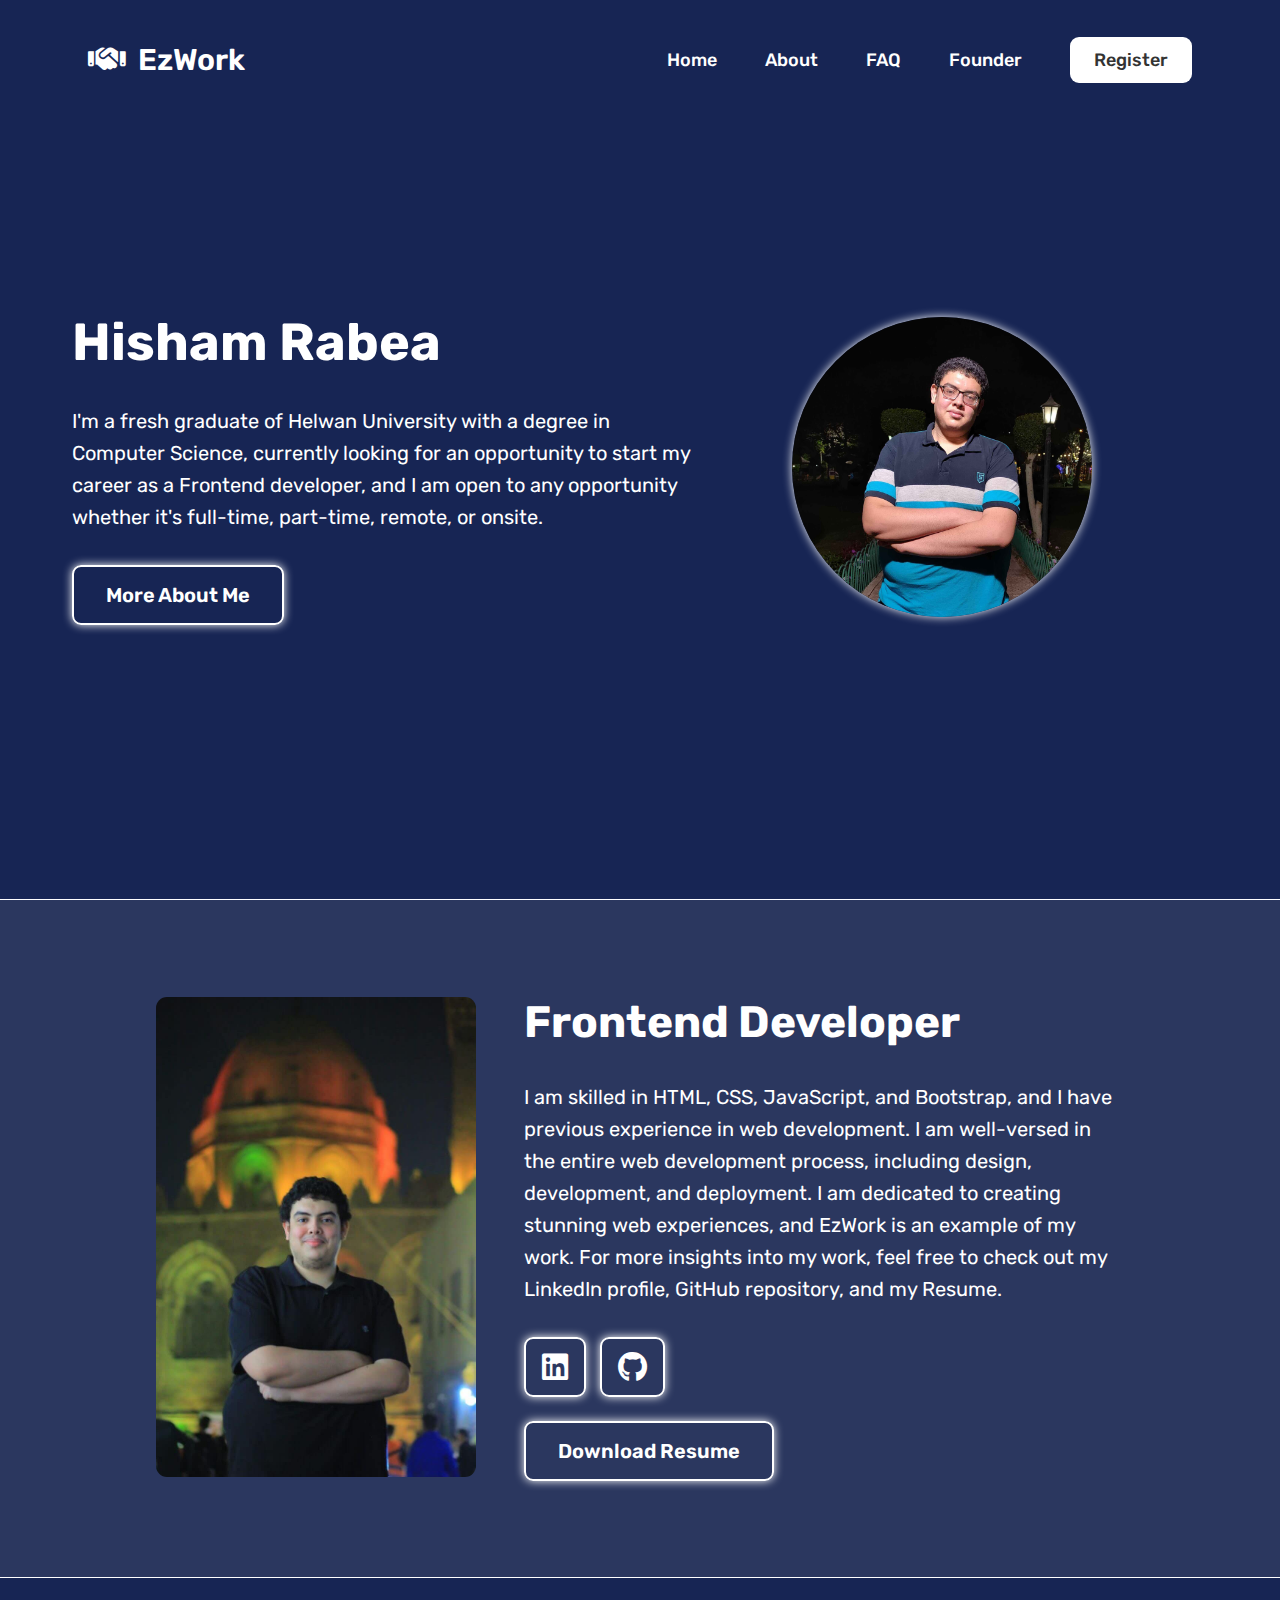
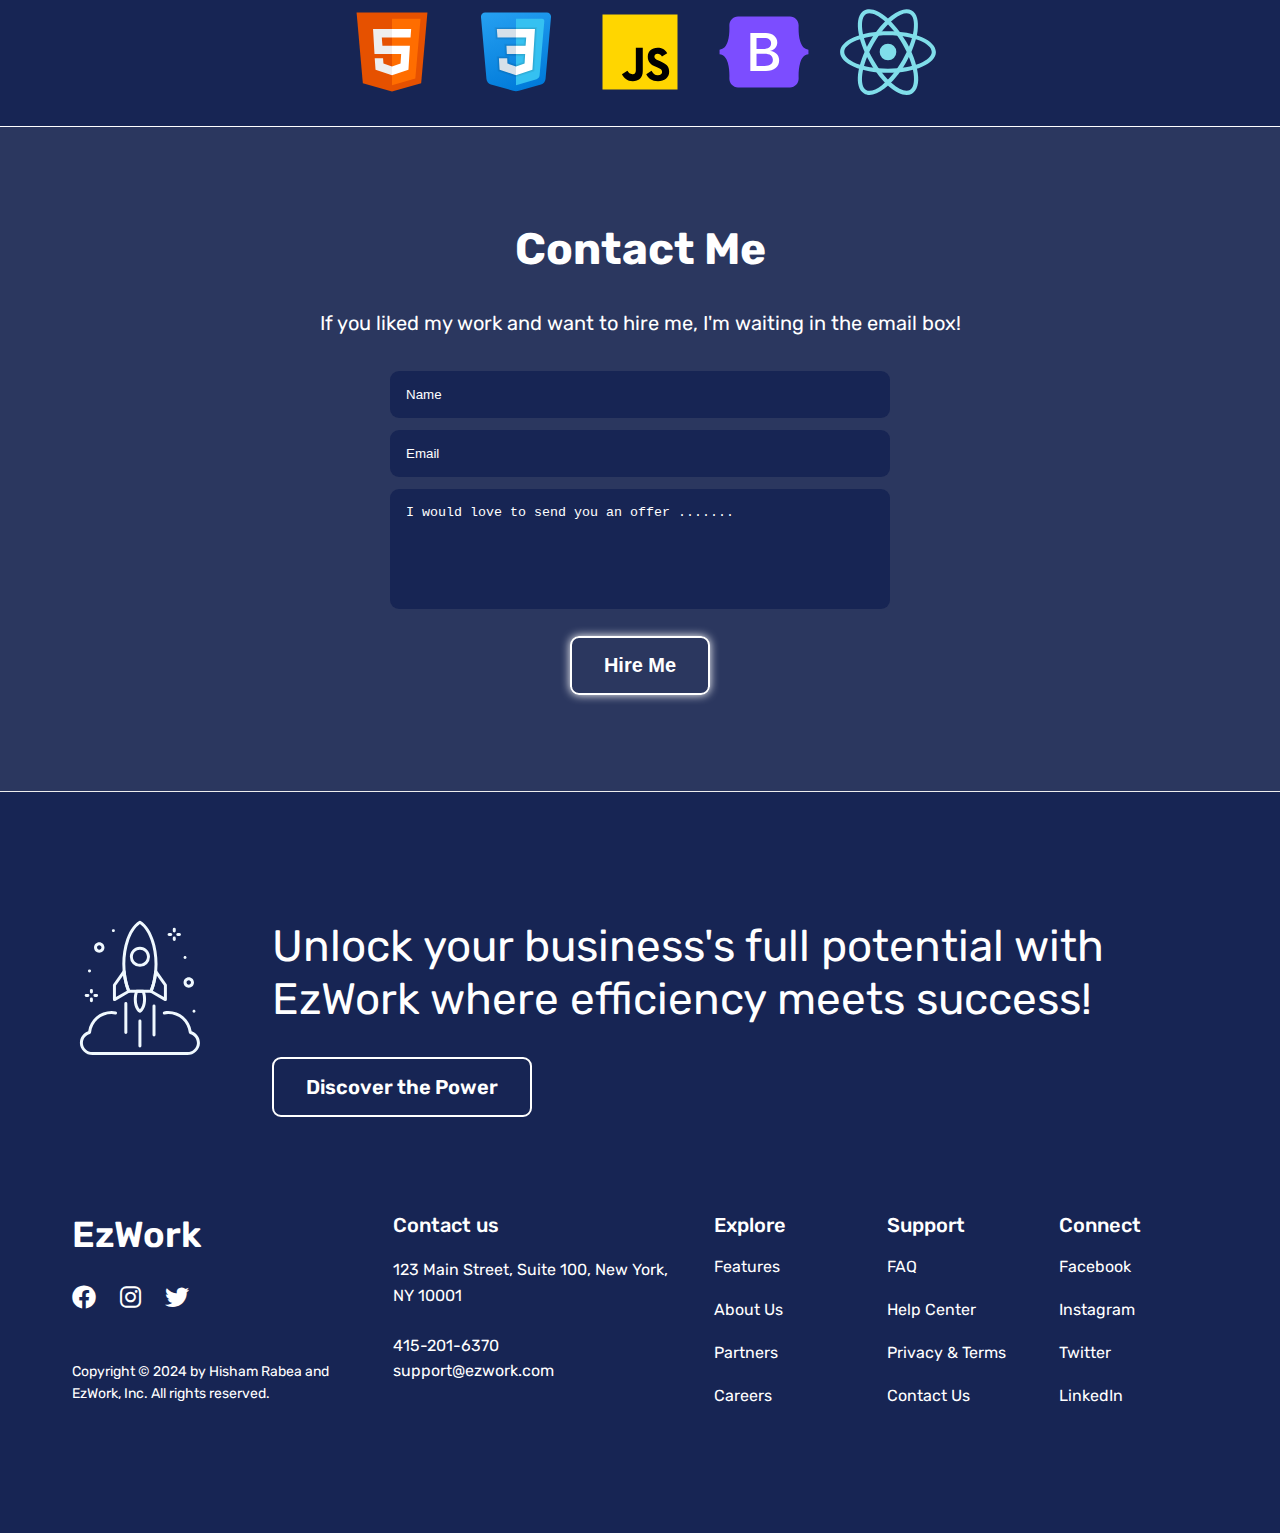
==== founder.html @ 21f155b2 "Add files via upload" ====
<!DOCTYPE html>
<html lang="en">

<head>
    <meta charset="UTF-8">
    <meta name="viewport" content="width=device-width, initial-scale=1.0">
    <meta name="description"
        content="Meet Hisham Rabea, the visionary behind EzWork. Learn about his journey, expertise, and commitment to revolutionizing the way businesses operate.">
    <!-- Fav-icons -->
    <link rel="apple-touch-icon" sizes="180x180" href="img/favicons/apple-touch-icon.png">
    <link rel="icon" type="image/png" sizes="32x32" href="img/favicons/favicon-32x32.png">
    <link rel="icon" type="image/png" sizes="16x16" href="img/favicons/favicon-16x16.png">
    <link rel="manifest" href="img/favicons/site.webmanifest">
    <link rel="mask-icon" href="img/favicons/safari-pinned-tab.svg" color="#5bbad5">
    <meta name="msapplication-TileColor" content="#2d89ef">
    <meta name="theme-color" content="#ffffff">
    <!-- Typography -->
    <link href="https://fonts.googleapis.com/css2?family=Rubik:wght@400;500;600;700&display=swap" rel="stylesheet">
    <link rel="stylesheet" href="css/all.min.css">
    <link rel="stylesheet" href="css/common.css">
    <link rel="stylesheet" href="css/founder.css">
    <link rel="stylesheet" href="css/common-queries.css">
    <title>Founder</title>
</head>

<body>
    <header class='home'>
        <div class="home-content">
            <header class="header ">
                <a href="index.html" class="main-logo"><i class="fas fa-handshake"></i>Ez<span>Work</span>
                </a>
                <nav class="main-nav">
                    <ul class="main-nav-list">
                        <li><a class="main-list-link" href="index.html">Home</a></li>
                        <li><a class="main-list-link" href="about.html">About</a></li>
                        <li><a class="main-list-link" href="faq.html">FAQ</a></li>
                        <li><a class="main-list-link" href="founder.html">Founder</a></li>

                        <li><a class="main-list-link nav-cta" href="signUp.html">Register</a></li>
                    </ul>
                </nav>
                <button class="btn-mobile-nav">
                    <i class="fa-solid fa-bars fa-xl mobile-nav-icon"></i>
                    <i class="fa-solid fa-xmark fa-xl mobile-nav-icon"></i>
                </button>
            </header>
            <div class="founder">
                <div class="founder-text-box">
                    <h1 class="heading home-heading">Hisham Rabea
                    </h1>

                    <p class="founder-description">
                        I'm a fresh graduate of Helwan University with a degree in Computer Science, currently looking
                        for an opportunity to start my career as a Frontend developer, and I am open to any opportunity
                        whether it's full-time, part-time, remote, or onsite.
                    </p>

                    <a href="#about-me" class="my-btn  my-btn--outline">More About Me
                    </a>
                </div>
                <div class="founder-img-box">
                    <img src="img/hisham-1.jpeg" />
                </div>
            </div>
        </div>
    </header>
    <section class="section-about-me" id="about-me">
        <div class="container about-content">
            <div class="about-img">
                <img src="img/hisham-2.jpg" alt="">
            </div>
            <div class="about-text">
                <h2 class="heading">Frontend Developer</h2>
                <p>
                    I am skilled in HTML, CSS, JavaScript, and Bootstrap, and I have previous experience in web
                    development. I am well-versed in the entire web development process, including design, development,
                    and deployment. I am dedicated to creating stunning web experiences, and EzWork is an example
                    of my work. For more insights into my work, feel free to check out my LinkedIn profile, GitHub
                    repository, and my Resume. </p>

                <div class="my-icons">
                    <a href="https://www.linkedin.com/in/hisham-rabea-226866248/" class="my-btn  my-btn--outline"
                        target="_blank">
                        <i class="fab fa-linkedin fa-xl"></i>
                    </a>
                    <a href="https://github.com/Hisham1907" class="my-btn  my-btn--outline" target="_blank">
                        <i class="fab fa-github  fa-xl"></i>
                    </a>
                </div>
                <a href="#" class="my-btn  my-btn--outline">Download Resume
                </a>
            </div>
        </div>
    </section>
    <section class="section-skills">
        <div class="container skills-bar">
            <svg xmlns="http://www.w3.org/2000/svg" x="0px" y="0px" width="100" height="100" viewBox="0 0 48 48">
                <path fill="#E65100" d="M41,5H7l3,34l14,4l14-4L41,5L41,5z"></path>
                <path fill="#FF6D00" d="M24 8L24 39.9 35.2 36.7 37.7 8z"></path>
                <path fill="#FFF"
                    d="M24,25v-4h8.6l-0.7,11.5L24,35.1v-4.2l4.1-1.4l0.3-4.5H24z M32.9,17l0.3-4H24v4H32.9z"></path>
                <path fill="#EEE"
                    d="M24,30.9v4.2l-7.9-2.6L15.7,27h4l0.2,2.5L24,30.9z M19.1,17H24v-4h-9.1l0.7,12H24v-4h-4.6L19.1,17z">
                </path>
            </svg>
            <svg xmlns="http://www.w3.org/2000/svg" x="0px" y="0px" width="100" height="100" viewBox="0 0 48 48">
                <linearGradient id="TQDriqswrKwPOniLrPT12a_7gdY5qNXaKC0_gr1" x1="16.33" x2="32.293" y1="-2.748"
                    y2="41.109" gradientUnits="userSpaceOnUse">
                    <stop offset="0" stop-color="#2aa4f4"></stop>
                    <stop offset="1" stop-color="#007ad9"></stop>
                </linearGradient>
                <path fill="url(#TQDriqswrKwPOniLrPT12a_7gdY5qNXaKC0_gr1)"
                    d="M7.192,7.176l2.627,29.77c0.109,1.237,0.97,2.28,2.164,2.621l10.643,3.041	c0.898,0.257,1.849,0.257,2.747,0l10.643-3.041c1.194-0.341,2.055-1.383,2.164-2.621l2.627-29.77C40.911,6.006,39.99,5,38.816,5	H9.184C8.01,5,7.089,6.006,7.192,7.176z">
                </path>
                <path fill="#35c1f1"
                    d="M24,8v31.9l9.876-2.822c0.797-0.228,1.371-0.924,1.443-1.749l2.286-26.242	C37.656,8.502,37.196,8,36.609,8H24z">
                </path>
                <path fill="#fff"
                    d="M33.1,13H24v4h4.9l-0.3,4H24v4h4.4l-0.3,4.5L24,30.9v4.2l7.9-2.6L32.6,21l0,0L33.1,13z"></path>
                <path fill="#d6e0e9"
                    d="M24,13v4h-8.9l-0.3-4H24z M19.4,21l0.2,4H24v-4H19.4z M19.8,27h-4l0.3,5.5l7.9,2.6v-4.2l-4.1-1.4	L19.8,27z">
                </path>
                <path
                    d="M33.1,13l-0.5,8l-0.7,11.5L24,35.1l-7.9-2.6L15.8,27h4l0.1,2.5l4.1,1.4l4.1-1.4l0.3-4.5H24h-4.4l-0.2-4H24h4.6l0.3-4H24 h-8.9l-0.3-4H24H33.1 M34.164,12H33.1H24h-9.2h-1.078l0.081,1.075l0.3,4L14.172,18H15.1H24h3.822l-0.15,2H24h-4.6h-1.051 l0.052,1.05l0.2,4L18.649,26H15.8h-1.056l0.058,1.054l0.3,5.5l0.037,0.682l0.649,0.214l7.9,2.6L24,36.153l0.313-0.103l7.9-2.6 l0.644-0.212l0.041-0.677l0.7-11.5l0.5-7.998L34.164,12L34.164,12z M20.761,26H24h3.331l-0.185,2.769L24,29.843l-3.128-1.068 l-0.073-1.815L20.761,26L20.761,26z"
                    opacity=".05"></path>
                <path
                    d="M33.1,13l-0.5,8l-0.7,11.5L24,35.1l-7.9-2.6L15.8,27h4l0.1,2.5l4.1,1.4l4.1-1.4l0.3-4.5H24h-4.4l-0.2-4H24h4.6l0.3-4H24 h-8.9l-0.3-4H24H33.1 M33.632,12.5H33.1H24h-9.2h-0.539l0.04,0.537l0.3,4l0.035,0.463H15.1H24h4.361l-0.225,3H24h-4.6h-0.526 l0.026,0.525l0.2,4l0.024,0.475H19.6H24h3.866l-0.242,3.634L24,30.372l-3.614-1.234L20.3,26.98L20.28,26.5H19.8h-4h-0.528 l0.029,0.527l0.3,5.5l0.019,0.341l0.324,0.107l7.9,2.6L24,35.626l0.156-0.051l7.9-2.6l0.322-0.106l0.021-0.339l0.7-11.5l0.5-7.999 L33.632,12.5L33.632,12.5z"
                    opacity=".07"></path>
            </svg>
            <svg xmlns="http://www.w3.org/2000/svg" x="0px" y="0px" width="100" height="100" viewBox="0 0 48 48">
                <path fill="#ffd600" d="M6,42V6h36v36H6z"></path>
                <path fill="#000001"
                    d="M29.538 32.947c.692 1.124 1.444 2.201 3.037 2.201 1.338 0 2.04-.665 2.04-1.585 0-1.101-.726-1.492-2.198-2.133l-.807-.344c-2.329-.988-3.878-2.226-3.878-4.841 0-2.41 1.845-4.244 4.728-4.244 2.053 0 3.528.711 4.592 2.573l-2.514 1.607c-.553-.988-1.151-1.377-2.078-1.377-.946 0-1.545.597-1.545 1.377 0 .964.6 1.354 1.985 1.951l.807.344C36.452 29.645 38 30.839 38 33.523 38 36.415 35.716 38 32.65 38c-2.999 0-4.702-1.505-5.65-3.368L29.538 32.947zM17.952 33.029c.506.906 1.275 1.603 2.381 1.603 1.058 0 1.667-.418 1.667-2.043V22h3.333v11.101c0 3.367-1.953 4.899-4.805 4.899-2.577 0-4.437-1.746-5.195-3.368L17.952 33.029z">
                </path>
            </svg>
            <svg xmlns="http://www.w3.org/2000/svg" x="0px" y="0px" width="100" height="100" viewBox="0 0 48 48">
                <path fill="#7c4dff"
                    d="M7.373,11.443C7.293,9.132,9.094,7,11.529,7h24.946c2.435,0,4.236,2.132,4.155,4.443	c-0.077,2.221,0.023,5.097,0.747,7.443c0.726,2.353,1.951,3.84,3.957,4.031v2.167c-2.006,0.191-3.23,1.678-3.957,4.031	c-0.724,2.345-0.824,5.222-0.747,7.443C40.71,38.868,38.909,41,36.475,41H11.529c-2.434,0-4.236-2.132-4.155-4.443	c0.077-2.221-0.023-5.097-0.747-7.443c-0.726-2.353-1.954-3.84-3.96-4.031v-2.167c2.006-0.191,3.233-1.678,3.96-4.031	C7.35,16.54,7.451,13.664,7.373,11.443z">
                </path>
                <path fill="#fff"
                    d="M27.073,23.464v-0.028c1.853-0.32,3.299-2.057,3.299-3.97c0-1.352-0.52-2.498-1.504-3.312	c-0.981-0.812-2.357-1.241-3.981-1.241H17.45V33.08h7.475c1.942,0,3.555-0.474,4.663-1.372c1.109-0.899,1.696-2.207,1.696-3.783	C31.283,25.544,29.593,23.756,27.073,23.464z M23.59,22.608h-3.181V17.29h3.784c2.076,0,3.219,0.911,3.219,2.565	C27.413,21.63,26.055,22.608,23.59,22.608z M20.409,24.834h3.759c2.716,0,4.092,0.981,4.092,2.916c0,1.932-1.357,2.953-3.925,2.953	h-3.926V24.834z">
                </path>
            </svg>
            <svg xmlns="http://www.w3.org/2000/svg" x="0px" y="0px" width="100" height="100" viewBox="0 0 48 48">
                <path fill="#80deea"
                    d="M24,34C11.1,34,1,29.6,1,24c0-5.6,10.1-10,23-10c12.9,0,23,4.4,23,10C47,29.6,36.9,34,24,34z M24,16	c-12.6,0-21,4.1-21,8c0,3.9,8.4,8,21,8s21-4.1,21-8C45,20.1,36.6,16,24,16z">
                </path>
                <path fill="#80deea"
                    d="M15.1,44.6c-1,0-1.8-0.2-2.6-0.7C7.6,41.1,8.9,30.2,15.3,19l0,0c3-5.2,6.7-9.6,10.3-12.4c3.9-3,7.4-3.9,9.8-2.5	c2.5,1.4,3.4,4.9,2.8,9.8c-0.6,4.6-2.6,10-5.6,15.2c-3,5.2-6.7,9.6-10.3,12.4C19.7,43.5,17.2,44.6,15.1,44.6z M32.9,5.4	c-1.6,0-3.7,0.9-6,2.7c-3.4,2.7-6.9,6.9-9.8,11.9l0,0c-6.3,10.9-6.9,20.3-3.6,22.2c1.7,1,4.5,0.1,7.6-2.3c3.4-2.7,6.9-6.9,9.8-11.9	c2.9-5,4.8-10.1,5.4-14.4c0.5-4-0.1-6.8-1.8-7.8C34,5.6,33.5,5.4,32.9,5.4z">
                </path>
                <path fill="#80deea"
                    d="M33,44.6c-5,0-12.2-6.1-17.6-15.6C8.9,17.8,7.6,6.9,12.5,4.1l0,0C17.4,1.3,26.2,7.8,32.7,19	c3,5.2,5,10.6,5.6,15.2c0.7,4.9-0.3,8.3-2.8,9.8C34.7,44.4,33.9,44.6,33,44.6z M13.5,5.8c-3.3,1.9-2.7,11.3,3.6,22.2	c6.3,10.9,14.1,16.1,17.4,14.2c1.7-1,2.3-3.8,1.8-7.8c-0.6-4.3-2.5-9.4-5.4-14.4C24.6,9.1,16.8,3.9,13.5,5.8L13.5,5.8z">
                </path>
                <circle cx="24" cy="24" r="4" fill="#80deea"></circle>
            </svg>

        </div>
    </section>
    <section class="section-contact-me">
        <div class="container contact-content">
            <h2 class="heading">Contact Me</h2>
            <p>If you liked my work and want to hire me, I'm waiting in the email box!</p>
            <div class="email-box">
                <input type="text" placeholder="Name">
                <input type="email" placeholder="Email">
                <textarea placeholder="I would love to send you an offer ......."></textarea>
                <button href="#" class=" hire-btn">Hire Me
                </button>
            </div>
        </div>
    </section>

    <footer class="footer">
        <div class="container grid grid--footer">
            <div class="footer-img-box">
                <img src="img/rocket.svg" alt="" class="footer-img">
            </div>
            <div class="footer-header">
                <p class="footer-text">Unlock your business's full potential with EzWork where efficiency meets
                    success!
                </p>
                <a href="signUp.html" class="btn  btn--outline">Discover the Power
                </a>
            </div>
            <div class="footer-second-row">
                <div class="logo-col">
                    <a class="main-logo footer-logo" href="#">EzWork
                    </a>
                    <ul class="social-links">
                        <li>
                            <a class="footer-link" href="#"><i class="fa-brands fa-facebook fa-xl"></i></a>
                        </li>
                        <li>
                            <a class="footer-link" href="#"><i class="fa-brands fa-instagram fa-xl"></i></a>
                        </li>
                        <li>
                            <a class="footer-link" href="#"><i class="fa-brands fa-twitter fa-xl"></i></a>
                        </li>
                    </ul>

                    <p class="copyright">Copyright &copy; 2024 by Hisham Rabea and  EzWork, Inc. All rights
                        reserved.</p>
                </div>
                <div class="address-col">
                    <p class="footer-heading">
                        Contact us
                    </p>
                    <address class="contacts">
                        <p class="address">123 Main Street, Suite 100, New York, NY 10001</p>
                        <p class="contact-info">
                            <a class="footer-link" href="tel:415-201-6370">415-201-6370</a>
                            <a class="footer-link" href="mailto:support@ezwork.com">support@ezwork.com</a>
                        </p>
                    </address>
                </div>
                <nav class="nav-col ">
                    <p class="footer-heading">
                        Explore
                    </p>
                    <ul class="footer-nav">
                        <li><a class="footer-link" href="#">Features</a></li>
                        <li><a class="footer-link" href="#">About Us</a></li>
                        <li><a class="footer-link" href="#">Partners</a></li>
                        <li><a class="footer-link" href="#">Careers</a></li>
                    </ul>
                </nav>
                <nav class="nav-col">
                    <p class="footer-heading">
                        Support
                    </p>
                    <ul class="footer-nav">
                        <li><a class="footer-link" href="#">FAQ</a></li>
                        <li><a class="footer-link" href="#">Help Center</a></li>
                        <li><a class="footer-link" href="#">Privacy & Terms</a></li>
                        <li><a class="footer-link" href="#">Contact Us</a></li>
                    </ul>
                </nav>
                <nav class="nav-col">
                    <p class="footer-heading">
                        Connect
                    </p>
                    <ul class="footer-nav">
                        <li><a class="footer-link" href="#">Facebook</a></li>
                        <li><a class="footer-link" href="#">Instagram</a></li>
                        <li><a class="footer-link" href="#">Twitter</a></li>
                        <li><a class="footer-link" href="#">LinkedIn</a></li>
                    </ul>
                </nav>

            </div>

        </div>
    </footer>
    <script src="js/founder.js"></script>

</body>

</html>
---- css/common.css ----
/* 
--- 01 TYPOGRAPHY SYSTEM

- Font sizes (px)
10 / 12 / 14 / 16 / 18 / 20 / 24 / 30 / 36 / 44 / 52 / 62 / 74 / 86 / 98

- Font weights (px)
Default:400
medium:500
semi-bold:600
bold:700
- Line heights
Default: 1
small :1.05
paragraph:1.6

--- 02 COLORS
#F2F2F2
#CCCCCC
- Primary:#1e40af #1e3a8a 
- Tints: #172554;
- Shades:
- Accents:
- Greys:
#555
#333
--- 03 SHADOWS
--- 04 BORDER-RADIUS
Default:9px
--- 05 WHITESPACE
-Spacing system (px)
2 / 4 / 8 / 12 / 16 / 24 / 32 / 48 / 64 / 80 / 96 / 128
*/
* {
  margin: 0;
  padding: 0;
  box-sizing: border-box;
}
/* *:focus {
  outline: none;
  box-shadow: 0 0 0 0.8rem rgba(30, 64, 175, 0.514);
} */
html {
  font-size: 62.5%;
  overflow-x: hidden;
  scroll-behavior: smooth;
}
body{
  overflow-x: hidden;

}
/*==============================================================================*/
/* GENERAL COMPONENTS */
/*==============================================================================*/
ul {
  list-style: none;
}
.btn,
.btn:link,
.btn:visited {
  display: inline-block;
  padding: 1.6rem 3.2rem;
  border-radius: 9px;
  font-size: 2rem;
  text-decoration: none;
  transition: 0.3s all;
  font-weight: 600;
  border: none;
  cursor: pointer;
}
.btn--full:link,
.btn--full:visited {
  background-color: #fff;
  color: #333;
}
.btn--full:hover,
.btn--full:active {
  transform: translateY(-5px);
}
.btn--outline:link,
.btn--outline:visited {
  color: #fff;
  border: 2px solid #fff;
}
.btn.btn--outline:hover,
.btn.btn--outline:active {
  background-color: #eff6ff;
  color: #333;
  transform: translateY(-5px);
}
.margin-right-sm {
  margin-right: 1.6rem !important;
}

.margin-bottom-sm {
  margin-bottom: 2.4rem !important;
}
.margin-bottom-md {
  margin-bottom: 4.8rem !important;
}
.margin-bottom-lg {
  margin-bottom: 9.6rem !important;
}
.container {
  max-width: 120rem;
  padding: 0 3.2rem;
  margin: 0 auto;
}
.grid {
  display: grid;
  row-gap: 9.6rem;
  column-gap: 6.4rem;
}
.grid:not(:last-child) {
  margin-bottom: 9.6rem;
}
.grid-col-2 {
  grid-template-columns: repeat(2, 1fr);
}
.grid-col-3 {
  grid-template-columns: repeat(3, 1fr);
}
.grid-col-4 {
  grid-template-columns: repeat(4, 1fr);
}
.grid-col-5 {
  grid-template-columns: repeat(5, 1fr);
}
.grid-center-v {
  align-items: center;
}
.subheading {
  display: block;
  color: #1e3a8a;
  font-size: 1.6rem;
  font-weight: 500;
  letter-spacing: 0.75px;
  margin-bottom: 1.6rem;
  text-transform: uppercase;
}
.heading-primary,
.heading-secondary,
.heading-tertiary {
  color: #333;
  font-weight: 700;
  letter-spacing: -0.5px;
}

.heading-primary {
  font-size: 4.8rem;
  line-height: 1.25;
  letter-spacing: -0.5px;
  color: #333;
  margin-bottom: 3.2rem;
  font-weight: 700;
}
.heading-secondary {
  font-size: 4.4rem;
  line-height: 1.2;
  color: #1e3a8a;
}
.heading-tertiary {
  font-size: 3rem;
  line-height: 1.2;
  margin-bottom: 3.2rem;
}

.text-center {
  text-align: center;
}
strong {
  font-weight: 500;
}
.home-heading {
  color: #fff;
}
.d-flex {
  display: flex;
}
/*==============================================================================*/
/* GENERAL COMPONENTS END */
/*==============================================================================*/
/* header */
.header {
  display: flex;
  justify-content: space-between;
  align-items: center;
  height: 9.6rem;
  padding: 0 4.8rem;
}
.home {
  padding: 1.2rem 0 3.2rem 0;
  background-image: url("../img/hero-bg.jpg");
  background-repeat: no-repeat;
  background-size: cover;
  color: #fff;
  min-height: 100svh;
}
.home-content {
  max-width: 130rem;
  margin: 0 auto;
}
/*==============================================================================*/
/* NAVIGATION START */
/*==============================================================================*/

.main-logo {
  text-decoration: none;
  font-size: 3rem;
  font-weight: 600;
  color: #fff;
}
.main-logo i {
  margin-right: 1.2rem;
}
.main-nav-list {
  display: flex;
  list-style: none;
  justify-items: center;
  align-items: center;
  gap: 4.8rem;
}
.main-list-link:link,
.main-list-link:visited {
  display: inline-block;
  font-size: 1.8rem;
  text-decoration: none;
  color: #fff;
  font-weight: 500;
  transition: 0.3s all;
}
/* .main-list-link:hover,
.main-list-link:active {
  color: #1e3a8a;
} */
.main-list-link.nav-cta:link,
.main-list-link.nav-cta:visited {
  background-color: #fff;
  padding: 1.2rem 2.4rem;
  color: #333;
  border-radius: 9px;
  transition: all 0.3s;
}
/* .main-list-link.nav-cta:hover,
.main-list-link.nav-cta:active {
  background-color: #1e3a8a;
} */

.btn-mobile-nav {
  background: none;
  border: none;
  cursor: pointer;
  display: none;
  z-index: 9999999;
}
.mobile-nav-icon {
  color: #333;
}
.mobile-nav-icon.fa-xmark {
  display: none;
}
/* Sticky navigation */
.sticky {
  position: fixed;
  top: 0;
  left: 0;
  width: 100%;
  background-color: #fffffff7;
  box-shadow: 0 1.2rem 3.2rem rgba(0, 0, 0, 0.1);
  z-index: 999;
  height: 8rem;
}
 
 .header.sticky .main-list-link {
  color: #333;
}

.header.sticky .main-list-link.nav-cta {
  color: #fff;
  background-color: #1e40af;
}

.header.sticky .main-logo{
  color: #172554;
}
.header.sticky .main-logo i,
.header.sticky .main-logo span{
  color: #2563eb;

}

/*==============================================================================*/
/*====================================NAVIGATION END ========================== */
/*==============================================================================*/

/*==============================================================================*/
/*==================================== FOOTER START============================ */
/*==============================================================================*/

.footer {
  border-top: 1px solid #eee;
  padding: 12.8rem 0;
  background-color: #172554;
  color: #fff;
}
.grid--footer {
  grid-template-columns: repeat(6, 1fr);
}

.footer-img {
  width: 100%;
}
.footer-header {
  grid-column: span 5;
}
.footer-text {
  font-size: 4.4rem;
  line-height: 1.2;
  margin-bottom: 3.2rem;
}
.footer-second-row {
  grid-column: 1/-1;
  display: grid;
  grid-template-columns: 2fr 2fr 1fr 1fr 1fr;
  column-gap: 2.4rem;
}
.logo-col {
  display: flex;
  flex-direction: column;
}
.footer-logo {
  display: block;
  margin-bottom: 3.2rem;
  color: #fff;
  font-size: 3.6rem;
}
/* .footer-logo i,
.footer-logo span {
  color: #fff;
} */
.social-links {
  list-style: none;
  display: flex;
  gap: 2.4rem;
  margin-bottom: 2.4rem;
}
.footer-link:link,
.footer-link:visited {
  text-decoration: none;
  font-size: 1.6rem;
  color: #fff;
  transition: all 0.3s;
}
.footer-link:hover,
.footer-link:active {
  color: #bfdbfe;
  letter-spacing: 0.1rem;
}
.copyright {
  margin-top: auto;
  font-size: 1.4rem;
  color: #fff;
  line-height: 1.6;
}
.footer-heading {
  font-size: 2rem;
  font-weight: 500;
  margin-bottom: 2rem;
}
.contacts {
  font-style: normal;
  font-size: 1.6rem;
  line-height: 1.6;
}
.address {
  margin-bottom: 2.4rem;
}
.contact-info a {
  display: block;
}
.footer-nav {
  list-style: none;
  display: flex;
  flex-direction: column;
  gap: 2.4rem;
}
/*==============================================================================*/
/*==================================== FOOTER END============================ */
/*==============================================================================*/
---- css/founder.css ----
body {
  color: #fff;
  font-family: "Rubik", sans-serif;
}

.home,
.section-skills {
  background-image: none;
  background-color: #172554;
  border-bottom: 1px solid #fff;
}
.founder {
  padding: 0 3.2rem;
  display: grid;
  grid-template-columns: 1.5fr 1fr;
  align-items: center;
  gap: 9.6rem;
  min-height: 80svh;
}
.founder-img-box img {
  width: 25vw;
  max-width: 30rem;
  max-height: 30rem;
  object-fit: cover;
  border-radius: 50%;
  animation: jump 4s ease-in-out infinite;
  box-shadow: 0 0 1rem #fff;
}
.founder-description {
  font-size: 2rem;
  line-height: 1.6;
  margin-bottom: 3.2rem;
}

@keyframes jump {
  0% {
    transform: translateY(0);
    box-shadow: 0 0 1rem #fff;
  }

  50% {
    transform: translateY(-2.5rem);
    box-shadow: 0 0 5rem #fff;
  }

  100% {
    transform: translateY(0);
    box-shadow: 0 0 1rem #fff;
  }
}

.hire-btn,
.my-btn:link,
.my-btn:visited {
  display: inline-block;
  padding: 1.6rem 3.2rem;
  border-radius: 9px;
  font-size: 2rem;
  text-decoration: none;
  transition: 0.3s all;
  font-weight: 600;
  border: none;
  cursor: pointer;
}
.hire-btn,
.my-btn--outline:link,
.my-btn--outline:visited {
  color: #fff;
  border: 2px solid #fff;
  box-shadow: 0 0 1rem #fff;
  background-color: transparent;
}
.hire-btn:hover,
.my-btn.my-btn--outline:hover,
.my-btn.my-btn--outline:active {
  /* background-color: #eff6ff;
  color: #333; */
  transform: translateY(-5px);
  box-shadow: none;
}

/* section-about-me */
.section-about-me {
  padding: 9.6rem 0;
  background-color: #2b375f;
  border-bottom: 1px solid #fff;
}
.about-content {
  display: flex;
  justify-content: center;
  align-items: center;
  gap: 4.8rem;
}

.about-img img {
  width: 25vw;
  border-radius: 11px;
}
.heading {
  margin-bottom: 2.4rem;
  color: #fff;
  font-size: 4.4rem;
}

.about-text h2 {
  text-align: left;
  line-height: 1.2;
  margin-bottom: 3.2rem;
}

.about-text h3 {
  font-size: 2.6rem;
}

.about-text span {
  color: #38bdf8;
}
.about-text p {
  margin: 2rem 0;
  max-width: 60rem;
  font-size: 2rem;
  line-height: 1.6;
  margin-bottom: 3.2rem;
}
.my-icons {
  margin-bottom: 2.4rem;
}
.my-icons .my-btn {
  padding: 1.6rem 1.6rem;
}
.my-icons .my-btn:first-child {
  margin-right: 1.2rem;
}

.section-skills {
  padding: 2.4rem 0;
}
.skills-bar {
  display: flex;
  gap: 2.4rem;
  justify-content: center;
}
/* Section Contact Me */
.section-contact-me {
  background-color: #2b375f;
  color: #fff;
  padding: 9.6rem 0;
}
.contact-content {
  text-align: center;
}

 .heading {
  font-size: 4.4rem;
  margin-bottom: 3.2rem;
}
.home-heading{
  font-size: 5.2rem;
}
.contact-content p {
  font-size: 2rem;
  margin-bottom: 3.2rem;
  line-height: 1.6;
}

.email-box {
  max-width: 50rem;
  margin: 0 auto;
}

.email-box input,
.email-box textarea {
  width: 100%;
  padding: 1.6rem;
  margin-bottom: 1.2rem;
  border: none;
  border-radius: 9px;
  background-color: #172554;
  color: #fff;
}
.email-box input::placeholder,
.email-box textarea::placeholder {
  color: #fff;
}

.email-box textarea {
  height: 12rem;
  resize: none;
  margin-bottom: 2.4rem;
}

@media (max-width: 61em) {
  .founder-img-box img {
    width: 30vw;
    max-width: 40rem;
    max-height: 40rem;
  }
}
@media (max-width: 48em) {
  .founder {
    grid-template-columns: 1fr;
    gap: 2.4rem;
   }
  .founder-img-box {
    order: -1;
    justify-self: center;
  }
  .founder-img-box img {
    width: 40vw;
    max-width: 40rem;
    max-height: 40rem;
   }
   .founder-text-box{
    text-align: center;
      }
      .founder-text-box p{
        max-width: 60rem;
        margin: auto;
     
      }
      .founder .my-btn{
        margin: 3.2rem 0;
      }
      .about-content {
        display: block;
        text-align: center;
      }
      .about-text h2{
        text-align: center;
        margin-top: 2.4rem;

      }
      .about-text p{
margin: auto;
margin-bottom: 3.2rem;
      }
      .about-img img {
        width: 35vw;
        border-radius: 11px;
      }
      .section-about-me {
        padding-top: 3.2rem;
}
}
@media (max-width: 38em) {
  .founder-img-box img {
    width: 45vw;
    max-width: 40rem;
    max-height: 40rem;
   }
  }
@media (max-width: 28em) {
  .founder-img-box img {
    width: 70vw;
   margin: 4.8rem 0 2.4rem 0;
   }
 .about-img img {
        width: 60vw;
        border-radius: 11px;
      }
}
@media (max-width: 24em) {
  .founder-img-box img {
    width: 80vw;
   margin: 4.8rem 0 2.4rem 0;
   }
   
  .acheivements {
    grid-template-columns: 1fr;
  }

  .heading{
    font-size: 3.8rem;
   }
   .home-heading{
    font-size: 4.4rem;
  }
}
---- css/common-queries.css ----
/* Media Queries */
/********************/
/* BELOW 1344PX SMALLER DESKTOP */
/********************/
@media (max-width: 84em) {
    .home-content {
      max-width: 120rem;
    }
    .heading-primary {
      font-size: 4.4rem;
    }
  }
  /* BELOW 1200PX (small laptops) */
  /********************/
  @media (max-width: 75em) {
    html {
      font-size: 56.25%;
    }
    .heading-secondary {
      font-size: 3.6rem;
    }
    .heading-tertiary {
      font-size: 2.4rem;
    }
    .grid {
      row-gap: 6.4rem;
      column-gap: 4.8rem;
    }
    .header {
      padding: 0 3.2rem;
    }
  
    .main-nav-list {
      gap: 3.2rem;
    }
  }
  @media (max-width: 61em) {
    html {
      font-size: 50%;
    }
   
    .footer-text {
      font-size: 3.2rem;
      line-height: 1.4;
    }
  }
  /* BELOW 768PX (small tablets) */
  /********************/
  @media (max-width: 48em) {
    .heading-secondary {
      margin-bottom: 4.8rem;
    }
  .footer-second-row {
    grid-template-columns: repeat(6, 1fr);
    row-gap: 3.2rem;
  }
  .nav-col {
    grid-row: 1;
    grid-column: span 2;
    margin-bottom: 3.2em;
  }
  .logo-col,
  .address-col {
    grid-column: span 3;
  }
  .header {
    position: relative;
  }
  .btn-mobile-nav {
    display: block;
  }
  
  .main-nav {
    position: absolute;
    top: 0;
    left: 0;
    right: 0;
    width: 100%;
    background-color: #fff;
    height: 100vh;
    display: flex;
    justify-content: center;
    align-items: center;
    opacity: 0;
    transition: 0.5s all;
    pointer-events: none;
    visibility: hidden;
    transform: translateX(100%);
    z-index: 99999;
  }
  .main-nav .main-nav-list {
    display: flex;
    flex-direction: column;
    gap: 3.2rem;
  }
  .main-list-link:link,
  .main-list-link:visited {
    font-size: 3rem;
  }
  .mobile-nav-icon {
    color: #fff;
  }
  .nav-open .main-nav {
    opacity: 1;
    pointer-events: auto;
    visibility: visible;
    transform: translateX(0);
  }
  .nav-open .mobile-nav-icon {
    color: #333;
  }
  .nav-open .mobile-nav-icon.fa-xmark {
    display: block;
  }
  .nav-open .mobile-nav-icon.fa-bars {
    display: none;
  }
  .nav-open .mobile-nav-icon {
    color: #333;
  }
  .nav-open .main-list-link:link,
  .nav-open .main-list-link:visited {
    color: #333;
  }
  .nav-open .main-list-link:hover,
  .nav-open .main-list-link:active {
    color: #1e40af;
  }
  .nav-open .main-list-link.nav-cta:link,
  .nav-open .main-list-link.nav-cta:visited {
    background-color: #1e40af;
    color: #fff;
  }
  .nav-open .main-list-link.nav-cta:hover,
  .nav-open .main-list-link.nav-cta:active {
    background-color: #1e3a8a;
  }
  
  
  }
  /* BELOW 608PX ( phones) */
  /********************/
  @media (max-width: 38em) {
    .grid {
      row-gap: 4.8rem;
    }
    .grid-col-2 {
      grid-template-columns: 1fr;
    }
    .btn,
    .btn:link,
    .btn:visited {
      padding: 2.4rem 1.6rem;
    }
  }
  /* 448px */
  @media (max-width: 28em) {
  .heading-primary {
    font-size: 3rem;
  }
  .heading-trusted {
    font-size: 3rem;
    line-height: 1.4;
  }
  .nav-col {
    grid-row: auto;
    grid-column: 1/-1;
    margin-bottom: 3.2em;
  }
  .nav-col:nth-child(3) {
    grid-row: 1;
  }
  .nav-col:nth-child(4) {
    grid-row: 2;
  }
  .nav-col:nth-child(5) {
    grid-row: 3;
  }
  .logo-col,
  .address-col {
    grid-column: 1/-1;
  }
  .address-col {
    grid-column: 1/-1;
    grid-row: 4;
    margin-bottom: 3.2rem;
  }
  .logo-col {
    grid-row: 5;
  }
  .footer-second-row {
    grid-template-columns: 1fr;
  }
  .footer-img {
    display: none;
  }
  
  .footer-header {
    grid-column: 1/-1;
  }
  .footer {
    padding: 4.8rem 0;
  }
  }
  /* 384px */
  @media (max-width: 24em) {
    .container {
      padding: 0 2.4rem;
    }
    .heading-primary {
      font-size: 2.8rem;
    }
  }
  @media (max-width: 21.25em) {
    .heading-primary {
      font-size: 2.6rem;
    }
  }
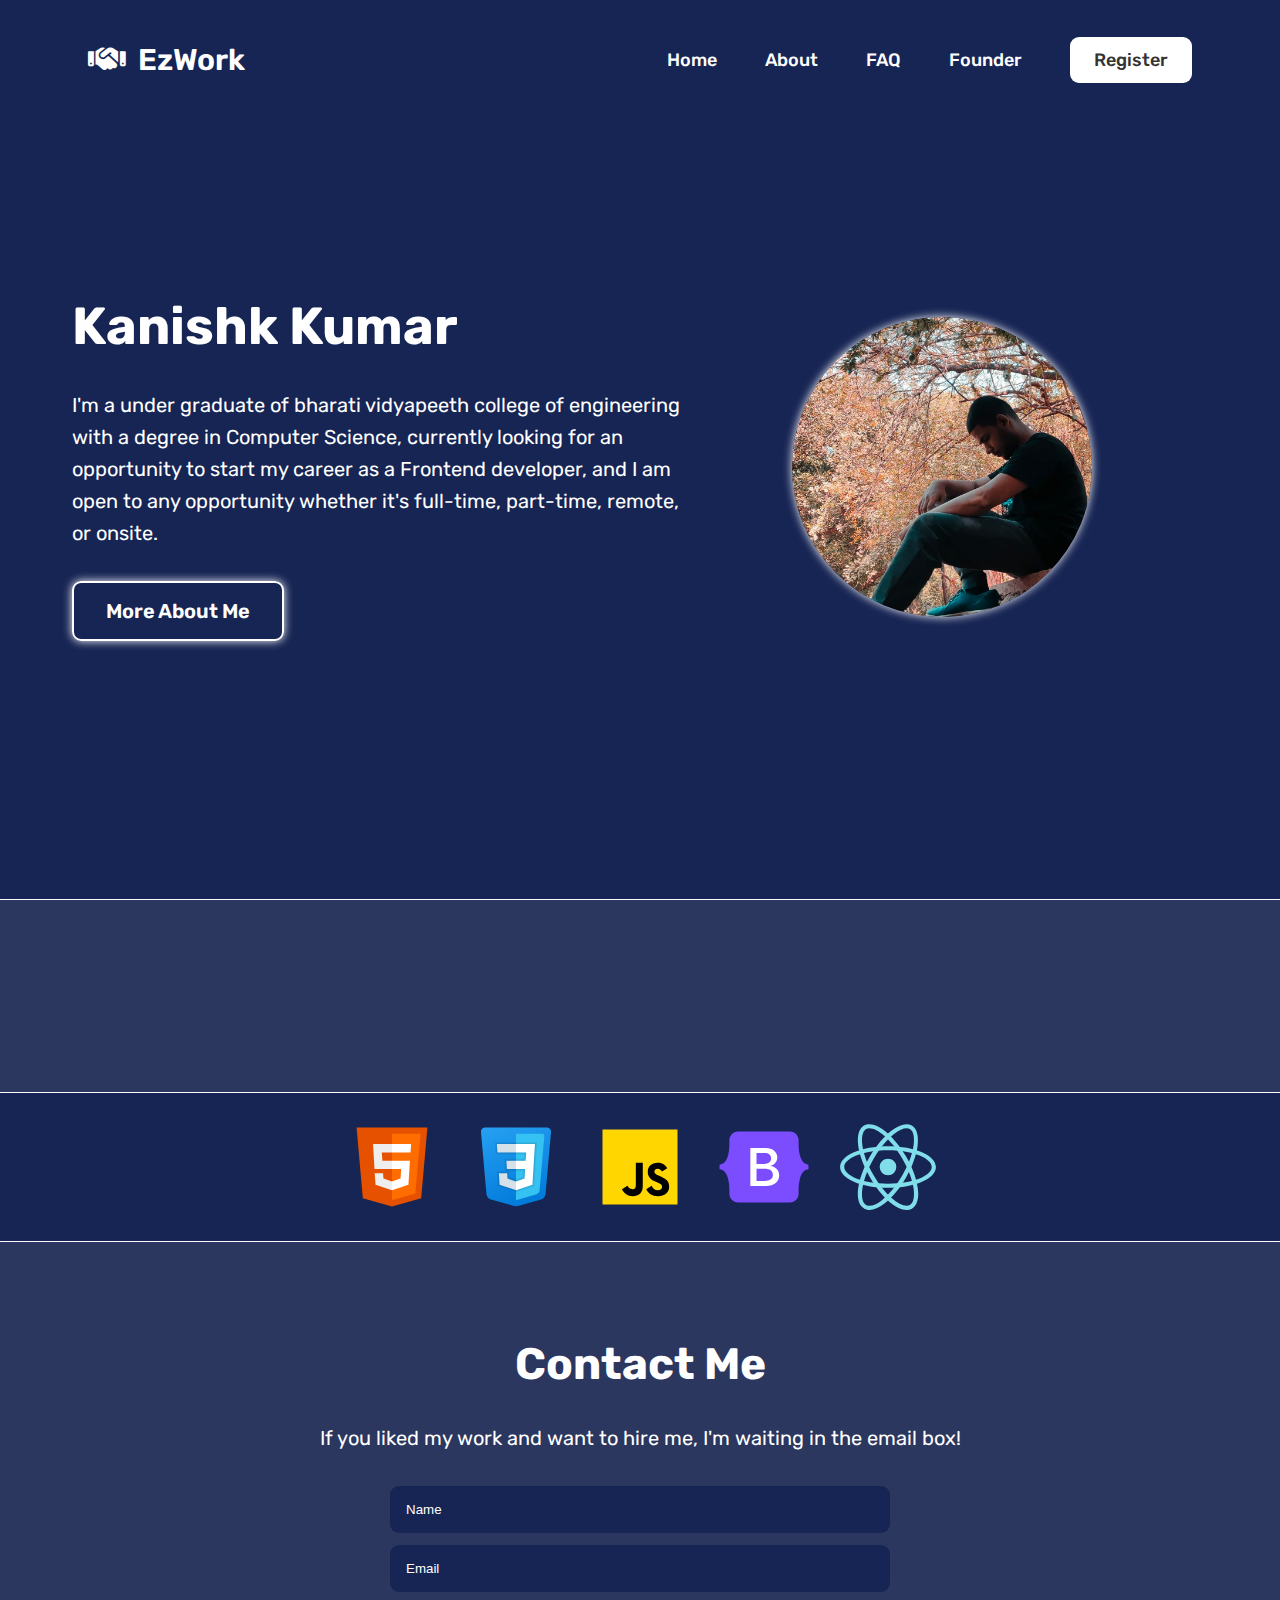
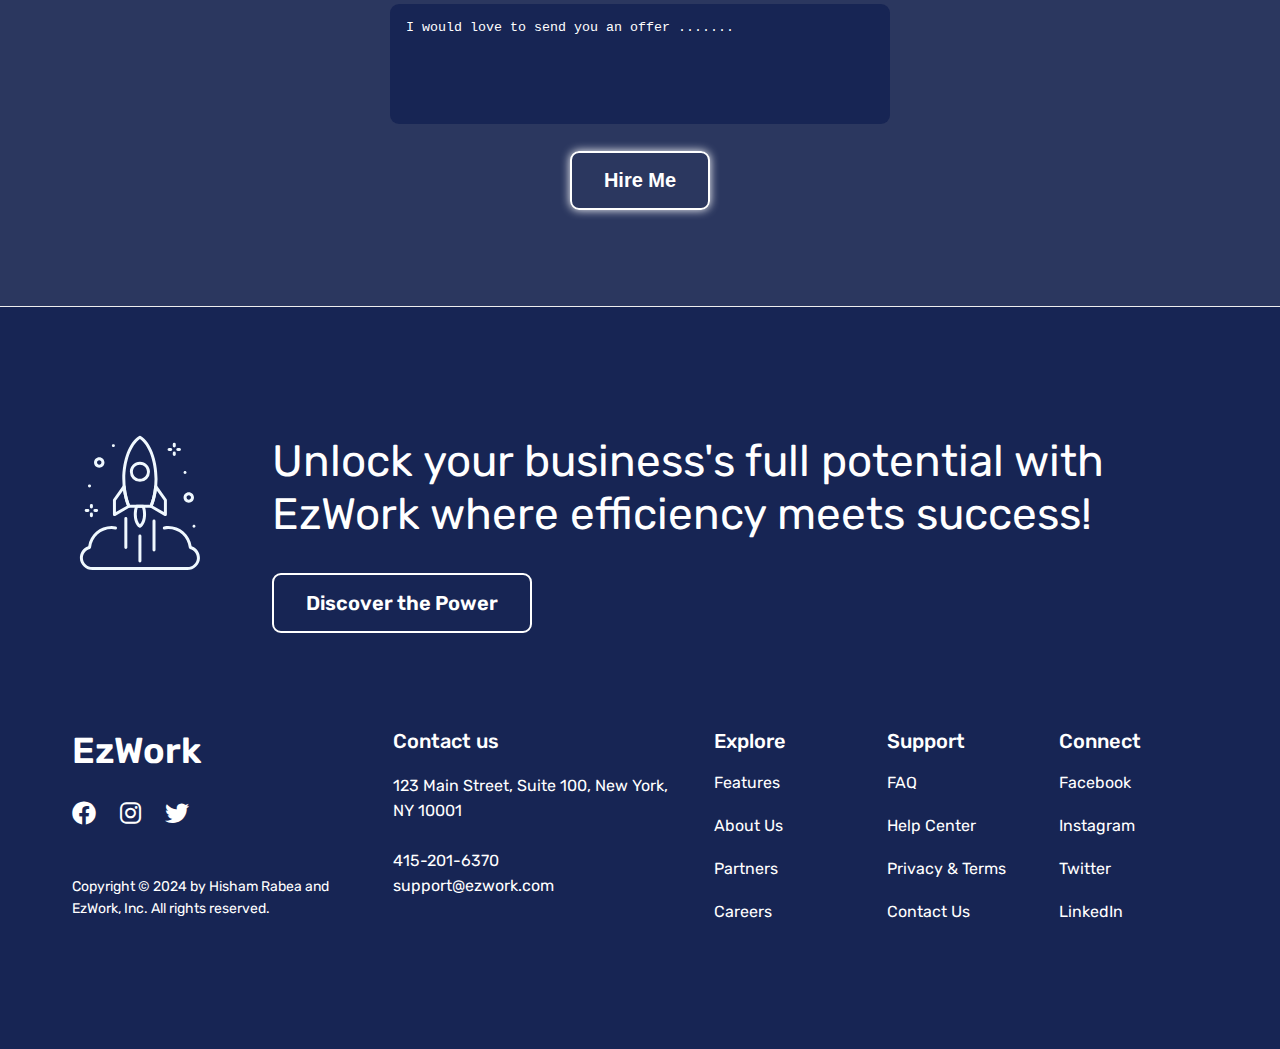
==== commit 1dbc8a73: "commit" ====
--- a/founder.html
+++ b/founder.html
@@ -46,11 +46,11 @@
             </header>
             <div class="founder">
                 <div class="founder-text-box">
-                    <h1 class="heading home-heading">Hisham Rabea
+                    <h1 class="heading home-heading">Kanishk Kumar
                     </h1>
 
                     <p class="founder-description">
-                        I'm a fresh graduate of Helwan University with a degree in Computer Science, currently looking
+                        I'm a under graduate of bharati vidyapeeth college of engineering with a degree in Computer Science, currently looking
                         for an opportunity to start my career as a Frontend developer, and I am open to any opportunity
                         whether it's full-time, part-time, remote, or onsite.
                     </p>
@@ -59,7 +59,7 @@
                     </a>
                 </div>
                 <div class="founder-img-box">
-                    <img src="img/hisham-1.jpeg" />
+                    <img src="img/myphoto.jpg" />
                 </div>
             </div>
         </div>
@@ -67,29 +67,9 @@
     <section class="section-about-me" id="about-me">
         <div class="container about-content">
             <div class="about-img">
-                <img src="img/hisham-2.jpg" alt="">
-            </div>
-            <div class="about-text">
-                <h2 class="heading">Frontend Developer</h2>
-                <p>
-                    I am skilled in HTML, CSS, JavaScript, and Bootstrap, and I have previous experience in web
-                    development. I am well-versed in the entire web development process, including design, development,
-                    and deployment. I am dedicated to creating stunning web experiences, and EzWork is an example
-                    of my work. For more insights into my work, feel free to check out my LinkedIn profile, GitHub
-                    repository, and my Resume. </p>
-
-                <div class="my-icons">
-                    <a href="https://www.linkedin.com/in/hisham-rabea-226866248/" class="my-btn  my-btn--outline"
-                        target="_blank">
-                        <i class="fab fa-linkedin fa-xl"></i>
-                    </a>
-                    <a href="https://github.com/Hisham1907" class="my-btn  my-btn--outline" target="_blank">
-                        <i class="fab fa-github  fa-xl"></i>
-                    </a>
-                </div>
-                <a href="#" class="my-btn  my-btn--outline">Download Resume
-                </a>
-            </div>
+          
+            </div>
+            
         </div>
     </section>
     <section class="section-skills">
